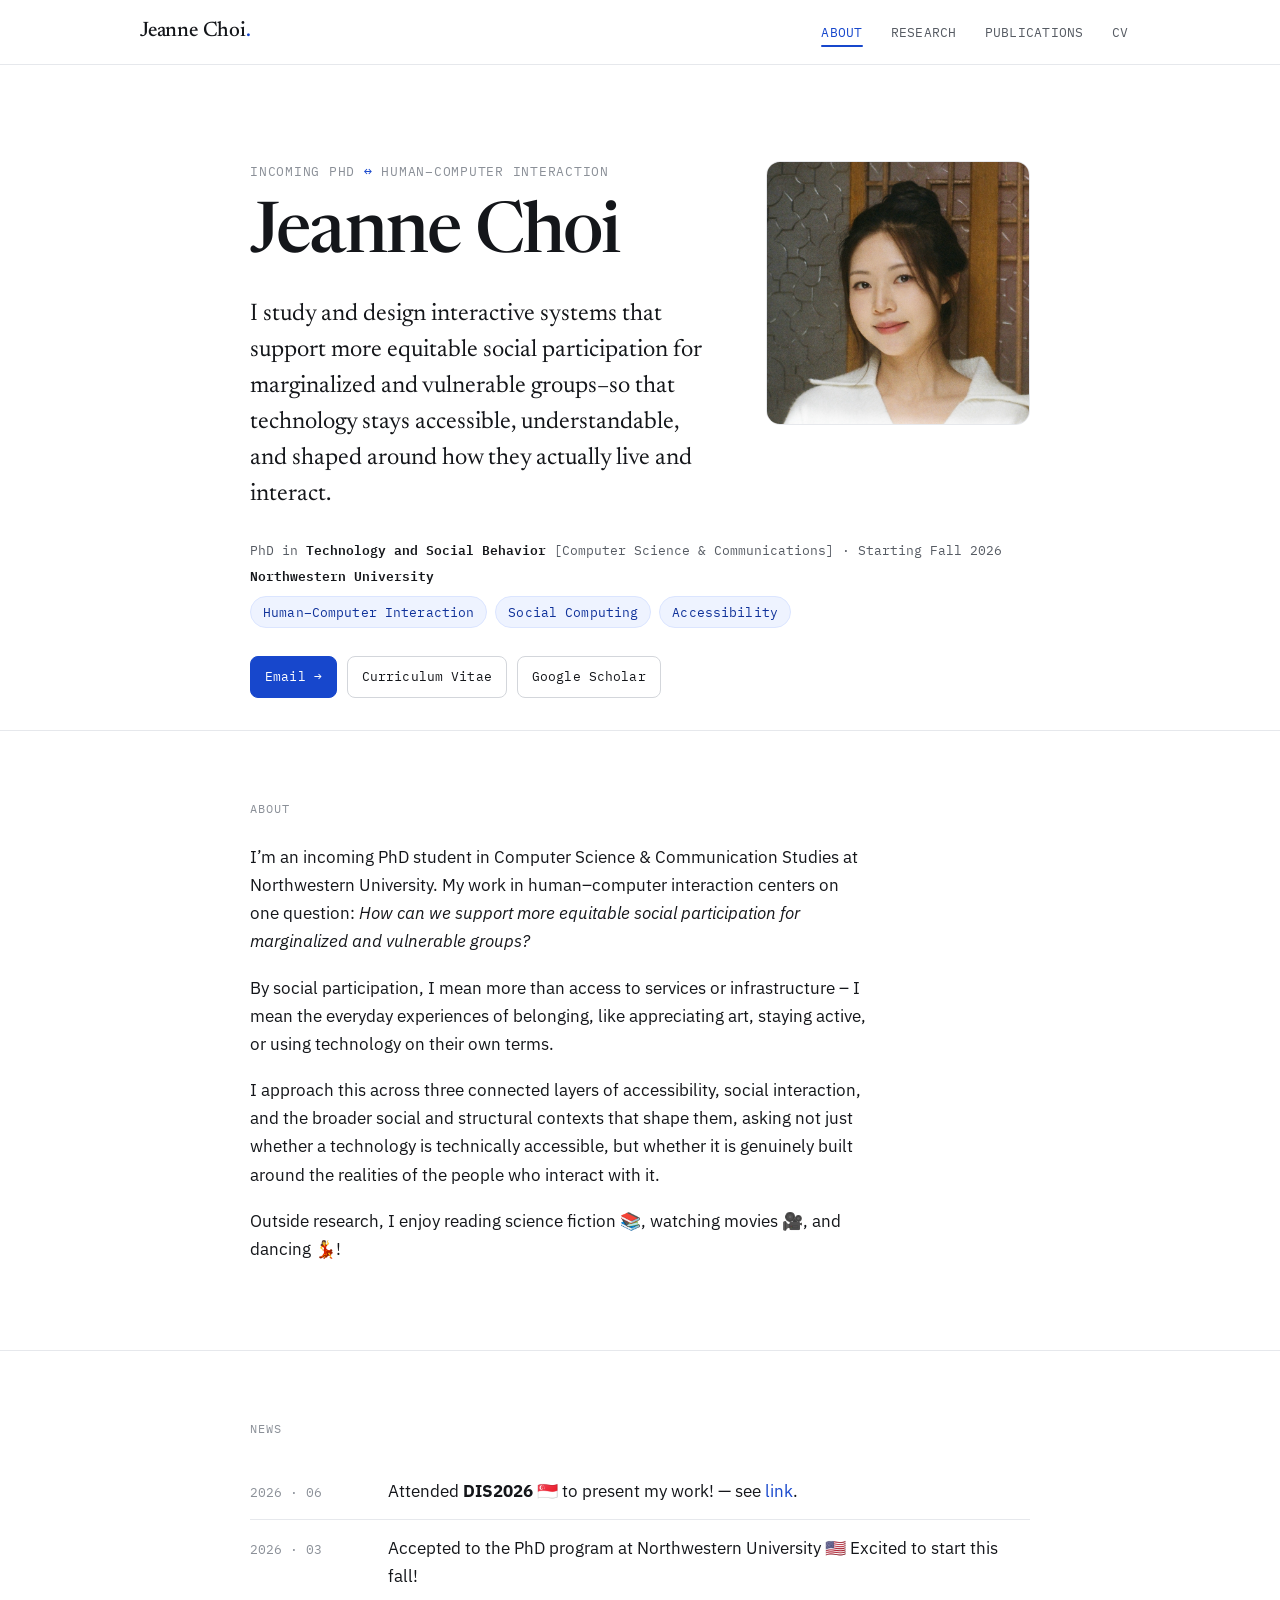
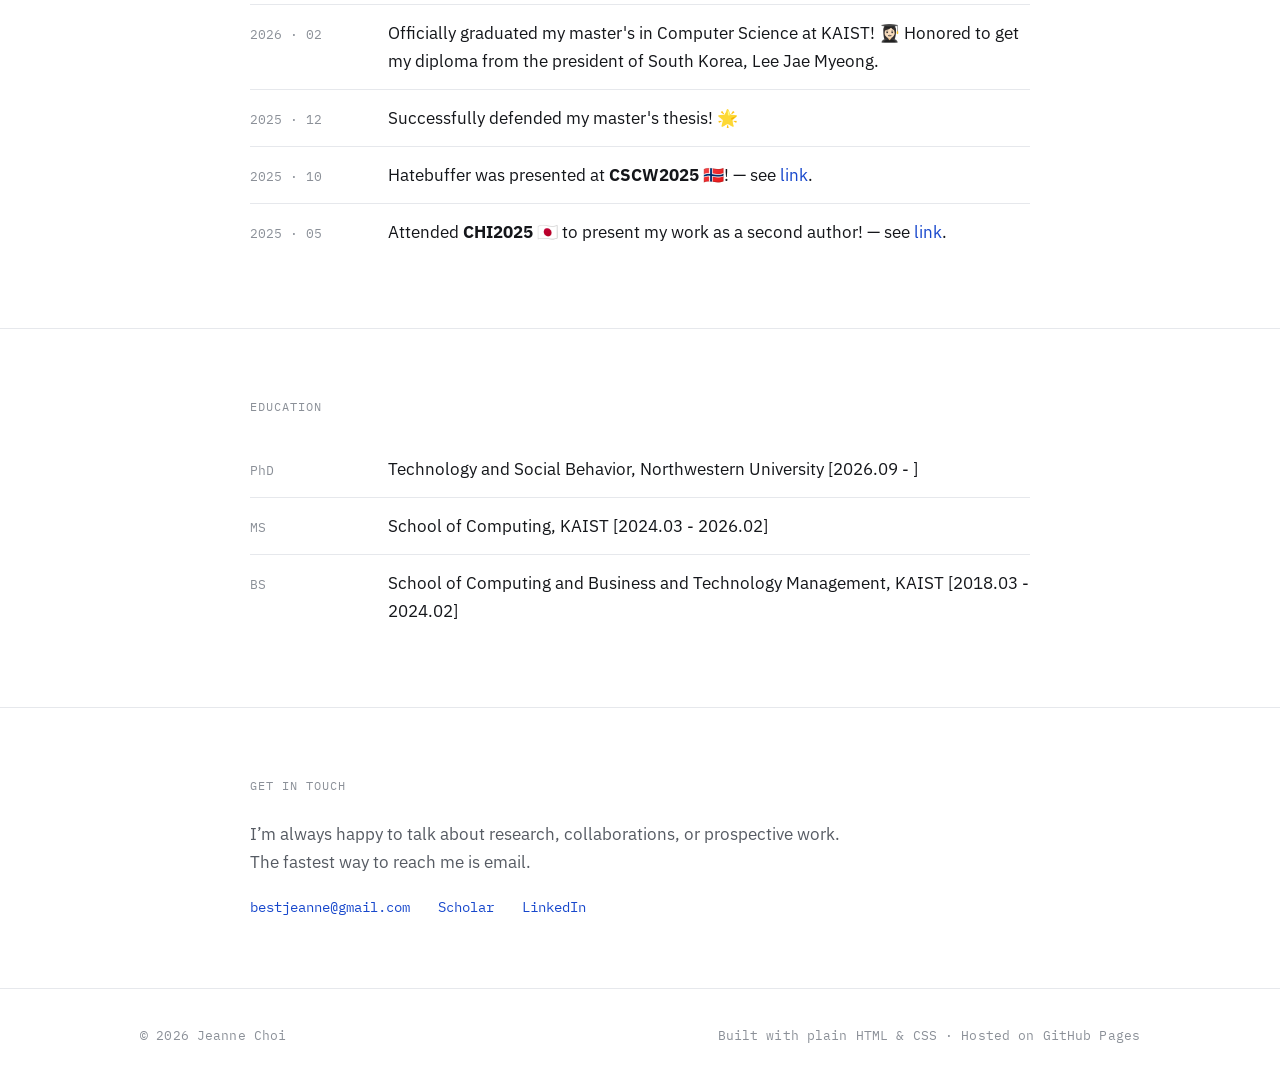
==== index.html @ 99e8c301 "initial portfolio" ====
<!DOCTYPE html>
<html lang="en">
<head>
  <meta charset="UTF-8" />
  <meta name="viewport" content="width=device-width, initial-scale=1.0" />
  <!-- TODO: replace title + description with your own -->
  <title>Jeanne Choi — HCI Researcher</title>
  <meta name="description" content="Jeanne Choi is an incoming PhD student in Human–Computer Interaction, studying human–AI interaction and accessible creativity-support tools." />

  <!-- Fonts -->
  <link rel="preconnect" href="https://fonts.googleapis.com" />
  <link rel="preconnect" href="https://fonts.gstatic.com" crossorigin />
  <link href="https://fonts.googleapis.com/css2?family=Newsreader:ital,opsz,wght@0,6..72,400;0,6..72,500;1,6..72,400&family=IBM+Plex+Mono:wght@400;500&family=IBM+Plex+Sans:wght@400;500;600&display=swap" rel="stylesheet" />

  <link rel="stylesheet" href="styles.css" />
</head>
<body>
  <a class="skip" href="#main">Skip to content</a>

  <!-- ===== Header (identical on every page — keep in sync) ===== -->
  <header class="masthead">
    <div class="wrap-wide masthead__inner">
      <a class="brand" href="index.html">Jeanne Choi<span class="dot">.</span></a>
      <button class="nav-toggle" aria-expanded="false" aria-controls="site-nav">Menu</button>
      <nav class="nav" id="site-nav" aria-label="Primary">
        <a href="index.html" aria-current="page">About</a>
        <a href="research.html">Research</a>
        <!-- <a href="projects.html">Projects</a> -->
        <a href="publications.html">Publications</a>
        <a href="assets/CV_Jeanne.pdf">CV</a>
      </nav>
    </div>
  </header>

  <main id="main">
    <!-- ===== Hero ===== -->
    <section class="hero">
      <div class="wrap">
        <div class="hero__grid">
          <div class="hero__text">
          <p class="eyebrow">Incoming PhD <span class="swap">&#8596;</span> Human&ndash;Computer Interaction</p>

          <h1 class="display">Jeanne&nbsp;Choi</h1>

          <p class="lead">
            I study and design interactive systems that support more equitable social participation for 
            marginalized and vulnerable groups&ndash;so that technology stays accessible, understandable, 
            and shaped around how they actually live and interact.
          </p>
          </div>

          <figure class="hero__photo">
            <img src="assets/profile.jpg" alt="Profile photo of Jeanne Choi." />
          </figure>
        </div>

        <div class="hero__details">

          <p class="hero__meta">
            PhD in <b>Technology and Social Behavior</b> [Computer Science & Communications] &middot; Starting Fall 2026<br />
            <b>Northwestern University</b>
          </p>

          <ul class="tags" aria-label="Research keywords">
            <li>Human&ndash;Computer Interaction</li>
            <li>Social Computing</li>
            <li>Accessibility</li>
          </ul>

          <div class="linkrow">
            <a class="btn btn--primary" href="bestjeanne@gmail.com">
              Email <span class="arrow">&#8594;</span>
            </a>
            <a class="btn" href="assets/CV_Jeanne.pdf">Curriculum Vitae</a>
            <a class="btn" href="https://scholar.google.com/citations?user=65QnEFwAAAAJ&hl=ko&oi=ao">Google&nbsp;Scholar</a>
            <!-- <a class="btn" href="https://github.com/yourhandle">GitHub</a> -->
          </div>
        </div>

       </div><!-- /.hero__grid -->
      </div>
    </section>

    <!-- ===== Short bio ===== -->
    <section class="section">
      <div class="wrap">
        <p class="section__label">About</p>
        <div class="prose">
          <p>
            I&rsquo;m an incoming PhD student in Computer Science & Communication Studies at Northwestern University. 
            My work in human&ndash;computer interaction centers on one question: <em>How can we support more equitable 
            social participation for marginalized and vulnerable groups?</em>
          </p>
          <p>By social participation, I mean more than access to services or infrastructure &ndash; 
            I mean the everyday experiences of belonging, like appreciating art, staying active, 
            or using technology on their own terms.
          </p>
          <p>
            I approach this across three connected layers of 
            accessibility, social interaction, and the broader social and structural contexts that shape them, 
            asking not just whether a technology is technically accessible, but whether it is genuinely built 
            around the realities of the people who interact with it.
          </p>
          <p>
            Outside research, I enjoy reading science fiction 📚, watching movies 🎥, and dancing 💃!
          </p>
        </div>
      </div>
    </section>

    <!-- ===== Currently / news ===== -->
    <section class="section">
      <div class="wrap">
        <p class="section__label">News</p>
        <div class="deflist">
          <div class="deflist__row">
            <span class="deflist__k">2026 &middot; 06</span>
            <p class="deflist__v">Attended <b>DIS2026 🇸🇬</b> to present my work! &mdash; see <a class="link" href="https://dl.acm.org/doi/10.1145/3800645.3812959">link</a>.</p>
          </div>
          <div class="deflist__row">
            <span class="deflist__k">2026 &middot; 03</span>
            <p class="deflist__v">Accepted to the PhD program at Northwestern University 🇺🇸 Excited to start this fall!</p>
          </div>
          <div class="deflist__row">
            <span class="deflist__k">2026 &middot; 02</span>
            <p class="deflist__v">Officially graduated my master's in Computer Science at KAIST! 👩🏻‍🎓 Honored to get my diploma from 
              the president of South Korea, Lee Jae Myeong.
            </p>
          </div>
          <div class="deflist__row">
            <span class="deflist__k">2025 &middot; 12</span>
            <p class="deflist__v">Successfully defended my master's thesis! 🌟</p>
          </div>
          <div class="deflist__row">
            <span class="deflist__k">2025 &middot; 10</span>
            <p class="deflist__v">Hatebuffer was presented at <b>CSCW2025 🇳🇴</b>! &mdash; see <a class="link" href="https://dl.acm.org/doi/abs/10.1145/3757609">link</a>.</p>
          </div>
          <div class="deflist__row">
            <span class="deflist__k">2025 &middot; 05</span>
            <p class="deflist__v">Attended <b>CHI2025 🇯🇵</b> to present my work as a second author! &mdash; see <a class="link" href="https://dl.acm.org/doi/full/10.1145/3706598.3713969">link</a>.</p>
          </div>
        </div>
      </div>
    </section>


    <!-- ===== Education ===== -->
    <section class="section">
      <div class="wrap">
        <p class="section__label">Education</p>
        <div class="deflist">
          <div class="deflist__row">
            <span class="deflist__k">PhD</span>
            <p class="deflist__v">Technology and Social Behavior, Northwestern University [2026.09 - ]</p>
          </div>
          <div class="deflist__row">
            <span class="deflist__k">MS</span>
            <p class="deflist__v">School of Computing, KAIST [2024.03 - 2026.02]</p>
          </div>
          <div class="deflist__row">
            <span class="deflist__k">BS</span>
            <p class="deflist__v">School of Computing and Business and Technology Management, KAIST [2018.03 - 2024.02]
            </p>
          </div>
        </div>
      </div>
    </section>

    <!-- ===== Contact ===== -->
    <section class="section">
      <div class="wrap">
        <p class="section__label">Get in touch</p>
        <p class="prose muted" style="margin-bottom:20px;">
          I&rsquo;m always happy to talk about research, collaborations, or
          prospective work. <br /> The fastest way to reach me is email.
        </p>
        <div class="contact">
          <a href="mailto:bestjeanne@gmail.com">bestjeanne@gmail.com</a>
          <a href="https://scholar.google.com/citations?user=65QnEFwAAAAJ&hl=ko&oi=ao">Scholar</a>
          <!-- <a href="https://github.com/yourhandle">GitHub</a> -->
          <a href="https://www.linkedin.com/in/jeanne-choi-965133276/">LinkedIn</a>
        </div>
      </div>
    </section>
  </main>

  <!-- ===== Footer (identical on every page) ===== -->
  <footer class="foot">
    <div class="wrap-wide foot__inner">
      <span>&copy; 2026 Jeanne Choi</span>
      <span>Built with plain HTML &amp; CSS &middot; Hosted on GitHub Pages</span>
    </div>
  </footer>

  <script src="main.js"></script>
</body>
</html>
---- styles.css ----
/* =========================================================================
   Academic portfolio — shared styles
   Concept: HCI lives between Human and Computer.
   - Serif (Newsreader)      -> human-facing prose, names, headings
   - Sans  (IBM Plex Sans)   -> readable body
   - Mono  (IBM Plex Mono)   -> the "machine" layer: labels, venues, metadata
   Blue is the single connective accent. Everything else is black on white.
   ========================================================================= */

/* ----- Design tokens ----------------------------------------------------- */
:root {
  --paper:        #ffffff;
  --ink:          #14161a;   /* primary text  */
  --ink-soft:     #565b63;   /* secondary text */
  --ink-faint:    #8b9098;   /* captions / muted */
  --line:         #e6e8ec;   /* hairlines */
  --line-strong:  #d3d6db;

  --blue:         #1747cc;   /* primary accent (links, active) */
  --blue-bright:  #2f66f5;   /* hover / interactive */
  --blue-deep:    #10329a;   /* pressed */
  --blue-tint:    #eef3ff;   /* highlight background */
  --blue-ghost:   #f6f9ff;   /* very subtle panel */

  --maxw:         860px;     /* reading column */
  --maxw-wide:    1080px;    /* nav / full-bleed rows */
  --gutter:       clamp(20px, 5vw, 40px);

  --serif: "Newsreader", Georgia, "Times New Roman", serif;
  --sans:  "IBM Plex Sans", -apple-system, BlinkMacSystemFont, "Segoe UI", Roboto, sans-serif;
  --mono:  "IBM Plex Mono", ui-monospace, "SF Mono", Menlo, monospace;

  --step-fast: 140ms cubic-bezier(.2,.7,.3,1);
}

/* ----- Reset-ish --------------------------------------------------------- */
*, *::before, *::after { box-sizing: border-box; }
html { -webkit-text-size-adjust: 100%; }
body {
  margin: 0;
  background: var(--paper);
  color: var(--ink);
  font-family: var(--sans);
  font-size: 17px;
  line-height: 1.65;
  font-feature-settings: "liga" 1, "kern" 1;
  -webkit-font-smoothing: antialiased;
  text-rendering: optimizeLegibility;
}
img { max-width: 100%; display: block; }
a { color: inherit; }

/* Skip link for keyboard users */
.skip {
  position: absolute; left: -999px; top: 0;
  background: var(--ink); color: #fff; padding: 10px 16px;
  z-index: 100; border-radius: 0 0 4px 0; font-family: var(--mono); font-size: 13px;
}
.skip:focus { left: 0; }

/* Visible, on-brand focus everywhere */
:focus-visible {
  outline: 2px solid var(--blue-bright);
  outline-offset: 3px;
  border-radius: 2px;
}

/* ----- Layout scaffolding ------------------------------------------------ */
.wrap  { width: 100%; max-width: var(--maxw);      margin-inline: auto; padding-inline: var(--gutter); }
.wrap-wide { width: 100%; max-width: var(--maxw-wide); margin-inline: auto; padding-inline: var(--gutter); }

main { display: block; }
.page { padding-top: clamp(48px, 7vw, 84px); padding-bottom: clamp(72px, 10vw, 120px); }

/* ----- Header / nav ------------------------------------------------------ */
.masthead {
  position: sticky; top: 0; z-index: 40;
  background: rgba(255,255,255,.86);
  backdrop-filter: saturate(180%) blur(10px);
  border-bottom: 1px solid var(--line);
}
.masthead__inner {
  display: flex; align-items: center; justify-content: space-between;
  gap: 20px; min-height: 64px;
}
.brand {
  font-family: var(--serif);
  font-size: 21px;
  font-weight: 500;
  letter-spacing: -.01em;
  text-decoration: none;
  color: var(--ink);
  white-space: nowrap;
}
.brand .dot { color: var(--blue); }

.nav { display: flex; align-items: center; gap: 4px; }
.nav a {
  font-family: var(--mono);
  font-size: 12.5px;
  letter-spacing: .02em;
  text-transform: uppercase;
  text-decoration: none;
  color: var(--ink-soft);
  padding: 8px 12px;
  border-radius: 6px;
  position: relative;
  transition: color var(--step-fast), background var(--step-fast);
}
.nav a:hover { color: var(--ink); background: var(--blue-ghost); }
.nav a[aria-current="page"] { color: var(--blue); }
.nav a[aria-current="page"]::after {
  content: ""; position: absolute; left: 12px; right: 12px; bottom: 3px;
  height: 2px; background: var(--blue); border-radius: 2px;
}

/* Mobile nav toggle */
.nav-toggle {
  display: none;
  font-family: var(--mono); font-size: 12.5px; letter-spacing: .04em;
  text-transform: uppercase; color: var(--ink);
  background: none; border: 1px solid var(--line-strong);
  padding: 8px 12px; border-radius: 6px; cursor: pointer;
}

/* ----- Type system ------------------------------------------------------- */
.eyebrow {
  font-family: var(--mono);
  font-size: 12.5px;
  letter-spacing: .06em;
  text-transform: uppercase;
  color: var(--ink-faint);
  margin: 0 0 18px;
}
.eyebrow .swap { color: var(--blue); }   /* the H <-> C connective glyph */

h1, h2, h3 { font-family: var(--serif); font-weight: 500; color: var(--ink); letter-spacing: -.015em; line-height: 1.12; }

.display {
  font-size: clamp(2.6rem, 7vw, 4.4rem);
  line-height: 1.02;
  margin: 0 0 .35em;
  letter-spacing: -.025em;
}
.page-title {
  font-size: clamp(2rem, 5vw, 3rem);
  margin: 0 0 .5em;
}
h2 { font-size: clamp(1.4rem, 3vw, 1.9rem); margin: 0 0 .5em; }
h3 { font-size: 1.2rem; margin: 0 0 .35em; }

.lead {
  font-family: var(--serif);
  font-size: clamp(1.18rem, 2.4vw, 1.5rem);
  line-height: 1.5;
  color: var(--ink);
  margin: 0 0 1.1em;
  max-width: 40ch;
}
p { margin: 0 0 1.1em; }
.prose { max-width: 62ch; }
.prose p { color: var(--ink); }
.muted { color: var(--ink-soft); }

/* Inline text links */
.link, .prose a, .pub a, .contact a {
  color: var(--blue);
  text-decoration: none;
  background-image: linear-gradient(var(--blue), var(--blue));
  background-size: 100% 1px;
  background-repeat: no-repeat;
  background-position: 0 100%;
  transition: color var(--step-fast), background-size var(--step-fast);
  padding-bottom: 1px;
}
.link:hover, .prose a:hover, .pub a:hover, .contact a:hover {
  color: var(--blue-bright);
}
@media (prefers-reduced-motion: no-preference) {
  .link, .prose a, .pub a, .contact a { background-size: 0% 1px; }
  .link:hover, .prose a:hover, .pub a:hover, .contact a:hover { background-size: 100% 1px; }
}

/* ----- Section rhythm ---------------------------------------------------- */
.section { padding-block: clamp(40px, 6vw, 68px); border-top: 1px solid var(--line); }
.section:first-of-type { border-top: 0; }
.section__label {
  font-family: var(--mono); font-size: 12px; letter-spacing: .08em;
  text-transform: uppercase; color: var(--ink-faint); margin: 0 0 24px;
}

/* ----- Hero (home) ------------------------------------------------------- */
.hero { padding-top: clamp(40px, 8vw, 96px); }
.hero__meta {
  font-family: var(--mono); font-size: 13px; color: var(--ink-soft);
  margin: 0 0 6px; line-height: 1.9;
}
.hero__meta b { color: var(--ink); font-weight: 600; }

/* Keyword tags */
.tags { display: flex; flex-wrap: wrap; gap: 8px; margin: 4px 0 28px; padding: 0; list-style: none; }
.tags li {
  font-family: var(--mono); font-size: 12.5px; letter-spacing: .01em;
  color: var(--blue-deep); background: var(--blue-tint);
  border: 1px solid #dbe5ff; border-radius: 999px; padding: 5px 12px;
}

/* Link row (email / scholar / github / cv) */
.linkrow { display: flex; flex-wrap: wrap; gap: 10px; margin-top: 8px; margin-bottom: 32px; }
.btn {
  display: inline-flex; align-items: center; gap: 8px;
  font-family: var(--mono); font-size: 13px; letter-spacing: .01em;
  text-decoration: none; color: var(--ink);
  border: 1px solid var(--line-strong); border-radius: 8px;
  padding: 9px 14px; transition: border-color var(--step-fast), background var(--step-fast), color var(--step-fast), transform var(--step-fast);
}
.btn:hover { border-color: var(--blue); color: var(--blue); background: var(--blue-ghost); }
.btn:active { transform: translateY(1px); }
.btn--primary { background: var(--blue); color: #fff; border-color: var(--blue); }
.btn--primary:hover { background: var(--blue-bright); border-color: var(--blue-bright); color: #fff; }
.btn .arrow { transition: transform var(--step-fast); }
@media (prefers-reduced-motion: no-preference) {
  .btn:hover .arrow { transform: translateX(3px); }
}

/* ----- Research page ----------------------------------------------------- */
.themes { display: grid; gap: 1px; background: var(--line); border: 1px solid var(--line); border-radius: 12px; overflow: hidden; }
.theme { background: var(--paper); padding: clamp(22px, 3vw, 32px); }
.theme__n { font-family: var(--mono); font-size: 12px; color: var(--blue); letter-spacing: .06em; }
.theme h3 { margin: 8px 0 .4em; }
.theme p { color: var(--ink-soft); margin: 0; max-width: 60ch; }
@media (min-width: 720px) { .themes { grid-template-columns: 1fr 1fr; } }

/* ----- Publications ------------------------------------------------------ */
.year-group { border-top: 1px solid var(--line); padding-top: 26px; margin-top: 26px; }
.year-group:first-of-type { border-top: 0; padding-top: 0; margin-top: 0; }
.year-label {
  font-family: var(--mono); font-size: 13px; color: var(--ink-faint);
  letter-spacing: .06em; margin: 0 0 20px;
}
.pub { display: grid; grid-template-columns: 1fr; gap: 4px; padding: 18px 0; border-top: 1px dashed var(--line); }
.pub:first-child { border-top: 0; }
.pub__title { font-family: var(--serif); font-size: 1.24rem; line-height: 1.3; margin: 0; }
.pub__authors { font-size: .95rem; color: var(--ink); margin: 2px 0 0; }
.pub__authors .me { color: var(--blue-deep); font-weight: 600; }
.pub__venue {
  font-family: var(--mono); font-size: 12.5px; letter-spacing: .02em;
  color: var(--ink-soft); margin-top: 4px;
}
.pub__venue .tag {
  color: var(--blue-deep); background: var(--blue-tint);
  border: 1px solid #dbe5ff; border-radius: 5px; padding: 1px 7px; margin-right: 8px;
}
.pub__badge { font-family: var(--mono); font-size: 12px; }
.pub__links { display: flex; flex-wrap: wrap; gap: 14px; margin-top: 8px; }
.pub__links a {
  font-family: var(--mono); font-size: 12.5px; letter-spacing: .02em;
  text-decoration: none; color: var(--blue);
}
.pub__links a::before { content: "→ "; color: var(--ink-faint); }
.pub__links a:hover { color: var(--blue-bright); }
.award { color: #a8720c; font-family: var(--mono); font-size: 12px; margin-top: 4px; }

/* ----- Projects ---------------------------------------------------------- */
.cards { display: grid; gap: 22px; }
@media (min-width: 720px) { .cards { grid-template-columns: 1fr 1fr; } }
.card {
  border: 1px solid var(--line); border-radius: 14px; padding: 24px;
  transition: border-color var(--step-fast), box-shadow var(--step-fast), transform var(--step-fast);
  background: var(--paper);
}
.card:hover { border-color: var(--line-strong); box-shadow: 0 8px 30px -18px rgba(20,30,60,.35); }
@media (prefers-reduced-motion: no-preference) { .card:hover { transform: translateY(-2px); } }
.card__kind { font-family: var(--mono); font-size: 12px; color: var(--blue); letter-spacing: .05em; text-transform: uppercase; }
.card h3 { margin: 10px 0 .35em; }
.card p { color: var(--ink-soft); margin: 0 0 14px; }
.card__meta { font-family: var(--mono); font-size: 12px; color: var(--ink-faint); }

/* Simple two-column list used for teaching / service / etc. */
.deflist { display: grid; gap: 0; }
.deflist__row {
  display: grid; grid-template-columns: 120px 1fr; gap: 18px;
  padding: 14px 0; border-top: 1px solid var(--line); align-items: baseline;
}
.deflist__row:first-child { border-top: 0; }
.deflist__k { font-family: var(--mono); font-size: 13px; color: var(--ink-faint); }
.deflist__v { margin: 0; }
@media (max-width: 560px) { .deflist__row { grid-template-columns: 1fr; gap: 2px; } }

/* ----- Contact strip ----------------------------------------------------- */
.contact { display: flex; flex-wrap: wrap; gap: 10px 28px; font-family: var(--mono); font-size: 14px; }
.contact a { color: var(--blue); text-decoration: none; }

/* ----- Footer ------------------------------------------------------------ */
.foot {
  border-top: 1px solid var(--line);
  padding-block: 36px;
  color: var(--ink-faint);
  font-family: var(--mono); font-size: 12.5px; letter-spacing: .01em;
}
.foot__inner { display: flex; flex-wrap: wrap; gap: 12px 24px; align-items: center; justify-content: space-between; }
.foot a { color: var(--ink-soft); text-decoration: none; }
.foot a:hover { color: var(--blue); }

/* ----- Responsive nav ---------------------------------------------------- */
@media (max-width: 620px) {
  .nav-toggle { display: inline-block; }
  .nav {
    display: none;
    position: absolute; left: 0; right: 0; top: 100%;
    flex-direction: column; align-items: stretch; gap: 0;
    background: var(--paper); border-bottom: 1px solid var(--line);
    padding: 8px var(--gutter) 16px;
  }
  .nav.open { display: flex; }
  .nav a { padding: 12px 8px; border-radius: 6px; }
  .nav a[aria-current="page"]::after { display: none; }
  .masthead__inner { position: relative; }
}

/* ----- Hero photo (home) ----- */
.hero__grid { display: grid; grid-template-columns: 1fr; gap: 32px; }
.hero__photo { margin: 0; order: -1; }        /* 모바일: 사진이 텍스트 위로 */
.hero__photo img {
  width: 150px; height: 150px; object-fit: cover;
  border-radius: 14px; border: 1px solid var(--line); display: block;
}
@media (min-width: 780px) {
  .hero__grid { grid-template-columns: minmax(0, 1fr) 264px; gap: 56px; align-items: start; }
  .hero__photo { order: 0; }                  /* 데스크톱: 사진이 오른쪽으로 */
  .hero__photo img { width: 264px; height: 264px; }
}
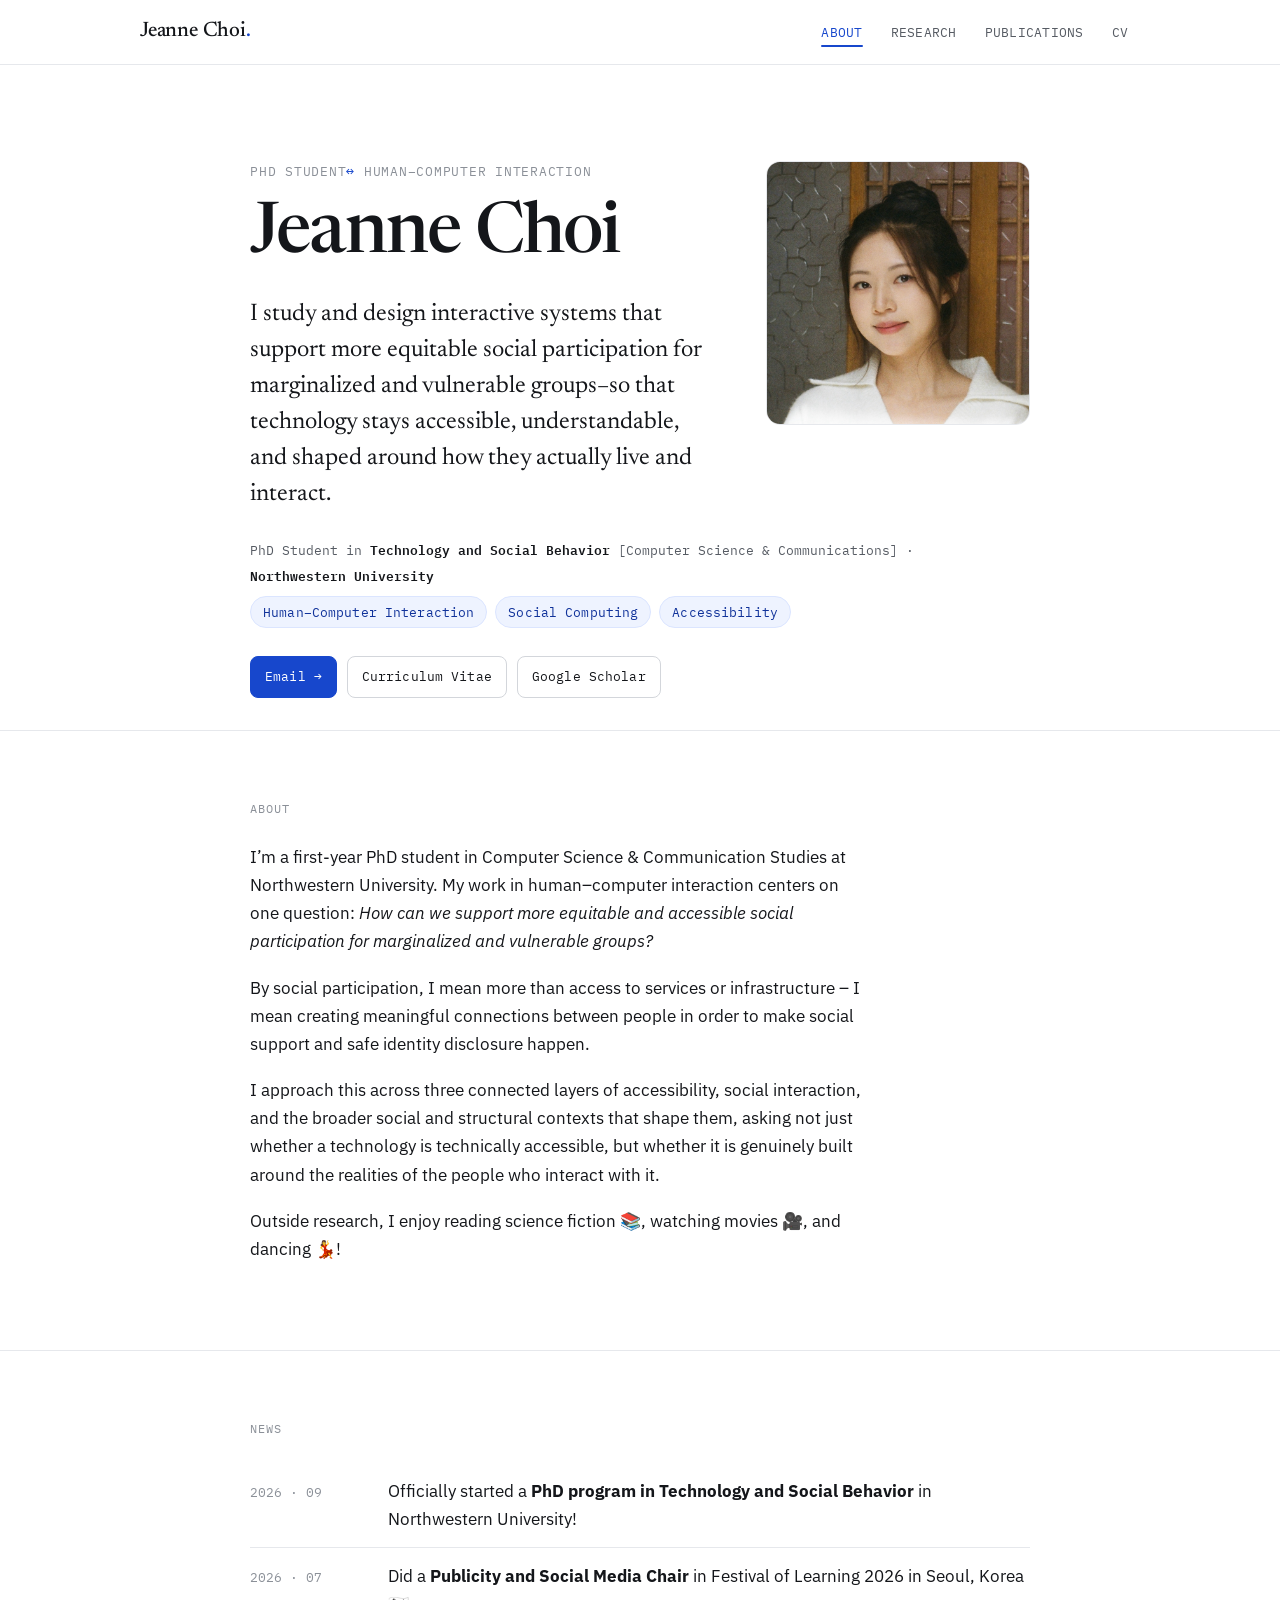
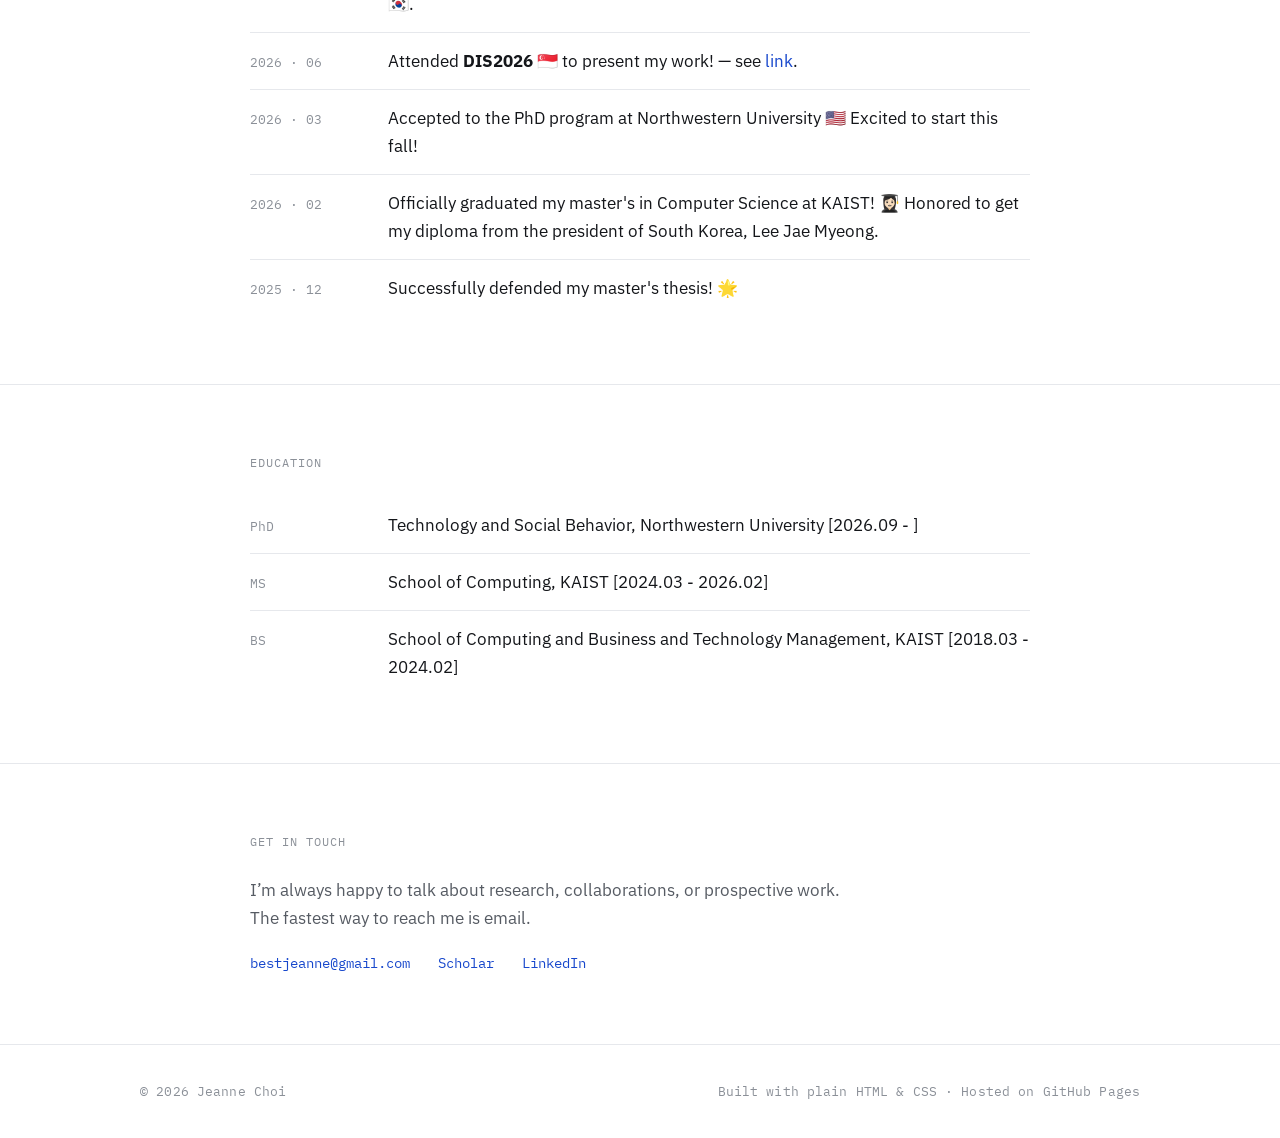
==== commit 8d63aeae: "updates - 261108" ====
--- a/index.html
+++ b/index.html
@@ -38,7 +38,7 @@
       <div class="wrap">
         <div class="hero__grid">
           <div class="hero__text">
-          <p class="eyebrow">Incoming PhD <span class="swap">&#8596;</span> Human&ndash;Computer Interaction</p>
+          <p class="eyebrow">PhD Student<span class="swap">&#8596;</span> Human&ndash;Computer Interaction</p>
 
           <h1 class="display">Jeanne&nbsp;Choi</h1>
 
@@ -57,7 +57,7 @@
         <div class="hero__details">
 
           <p class="hero__meta">
-            PhD in <b>Technology and Social Behavior</b> [Computer Science & Communications] &middot; Starting Fall 2026<br />
+            PhD Student in <b>Technology and Social Behavior</b> [Computer Science & Communications] &middot;<br />
             <b>Northwestern University</b>
           </p>
 
@@ -87,13 +87,13 @@
         <p class="section__label">About</p>
         <div class="prose">
           <p>
-            I&rsquo;m an incoming PhD student in Computer Science & Communication Studies at Northwestern University. 
+            I&rsquo;m a first-year PhD student in Computer Science & Communication Studies at Northwestern University. 
             My work in human&ndash;computer interaction centers on one question: <em>How can we support more equitable 
-            social participation for marginalized and vulnerable groups?</em>
+            and accessible social participation for marginalized and vulnerable groups?</em>
           </p>
           <p>By social participation, I mean more than access to services or infrastructure &ndash; 
-            I mean the everyday experiences of belonging, like appreciating art, staying active, 
-            or using technology on their own terms.
+            I mean creating meaningful connections between people in order to make social support 
+            and safe identity disclosure happen.
           </p>
           <p>
             I approach this across three connected layers of 
@@ -114,6 +114,14 @@
         <p class="section__label">News</p>
         <div class="deflist">
           <div class="deflist__row">
+            <span class="deflist__k">2026 &middot; 09</span>
+            <p class="deflist__v">Officially started a <b>PhD program in Technology and Social Behavior</b> in Northwestern University!</p>
+          </div>
+          <div class="deflist__row">
+            <span class="deflist__k">2026 &middot; 07</span>
+            <p class="deflist__v">Did a <b>Publicity and Social Media Chair</b> in Festival of Learning 2026 in Seoul, Korea 🇰🇷.</p>
+          </div>
+          <div class="deflist__row">
             <span class="deflist__k">2026 &middot; 06</span>
             <p class="deflist__v">Attended <b>DIS2026 🇸🇬</b> to present my work! &mdash; see <a class="link" href="https://dl.acm.org/doi/10.1145/3800645.3812959">link</a>.</p>
           </div>
@@ -130,14 +138,6 @@
           <div class="deflist__row">
             <span class="deflist__k">2025 &middot; 12</span>
             <p class="deflist__v">Successfully defended my master's thesis! 🌟</p>
-          </div>
-          <div class="deflist__row">
-            <span class="deflist__k">2025 &middot; 10</span>
-            <p class="deflist__v">Hatebuffer was presented at <b>CSCW2025 🇳🇴</b>! &mdash; see <a class="link" href="https://dl.acm.org/doi/abs/10.1145/3757609">link</a>.</p>
-          </div>
-          <div class="deflist__row">
-            <span class="deflist__k">2025 &middot; 05</span>
-            <p class="deflist__v">Attended <b>CHI2025 🇯🇵</b> to present my work as a second author! &mdash; see <a class="link" href="https://dl.acm.org/doi/full/10.1145/3706598.3713969">link</a>.</p>
           </div>
         </div>
       </div>
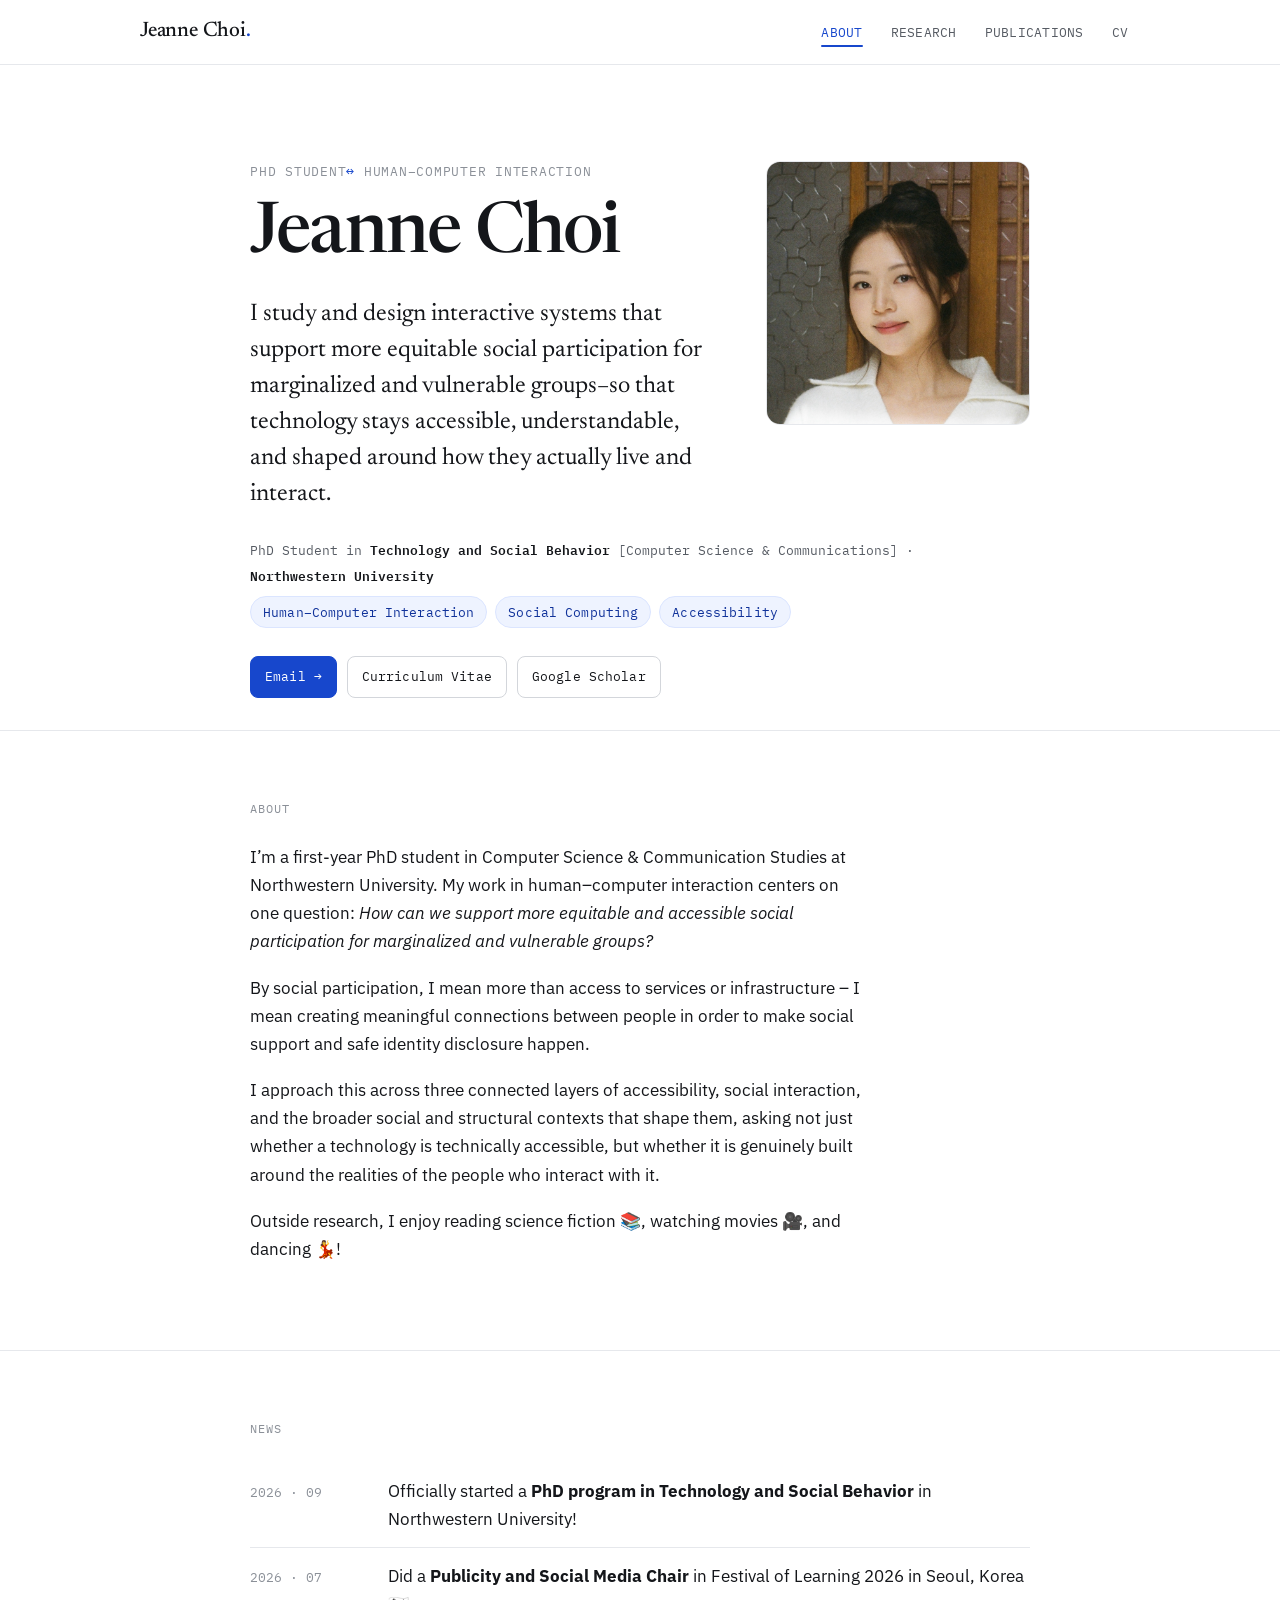
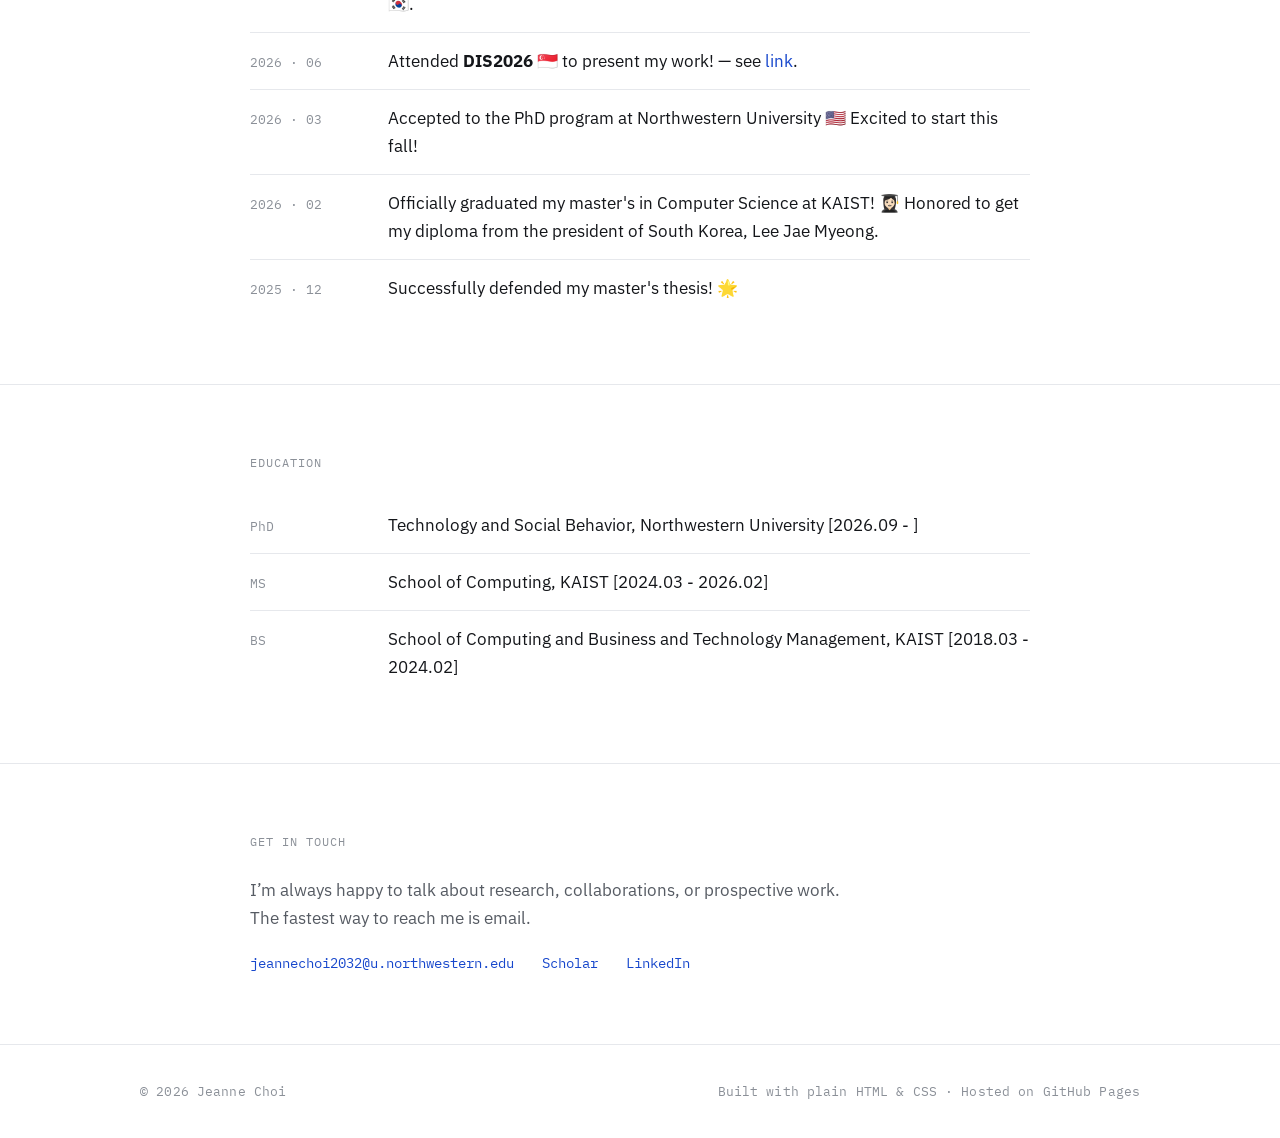
==== commit 6512df5b: "update - 261108 for email" ====
--- a/index.html
+++ b/index.html
@@ -68,7 +68,7 @@
           </ul>
 
           <div class="linkrow">
-            <a class="btn btn--primary" href="bestjeanne@gmail.com">
+            <a class="btn btn--primary" href="jeannechoi2032@u.northwestern.edu">
               Email <span class="arrow">&#8594;</span>
             </a>
             <a class="btn" href="assets/CV_Jeanne.pdf">Curriculum Vitae</a>
@@ -175,7 +175,7 @@
           prospective work. <br /> The fastest way to reach me is email.
         </p>
         <div class="contact">
-          <a href="mailto:bestjeanne@gmail.com">bestjeanne@gmail.com</a>
+          <a href="mailto:jeannechoi2032@u.northwestern.edu">jeannechoi2032@u.northwestern.edu</a>
           <a href="https://scholar.google.com/citations?user=65QnEFwAAAAJ&hl=ko&oi=ao">Scholar</a>
           <!-- <a href="https://github.com/yourhandle">GitHub</a> -->
           <a href="https://www.linkedin.com/in/jeanne-choi-965133276/">LinkedIn</a>
